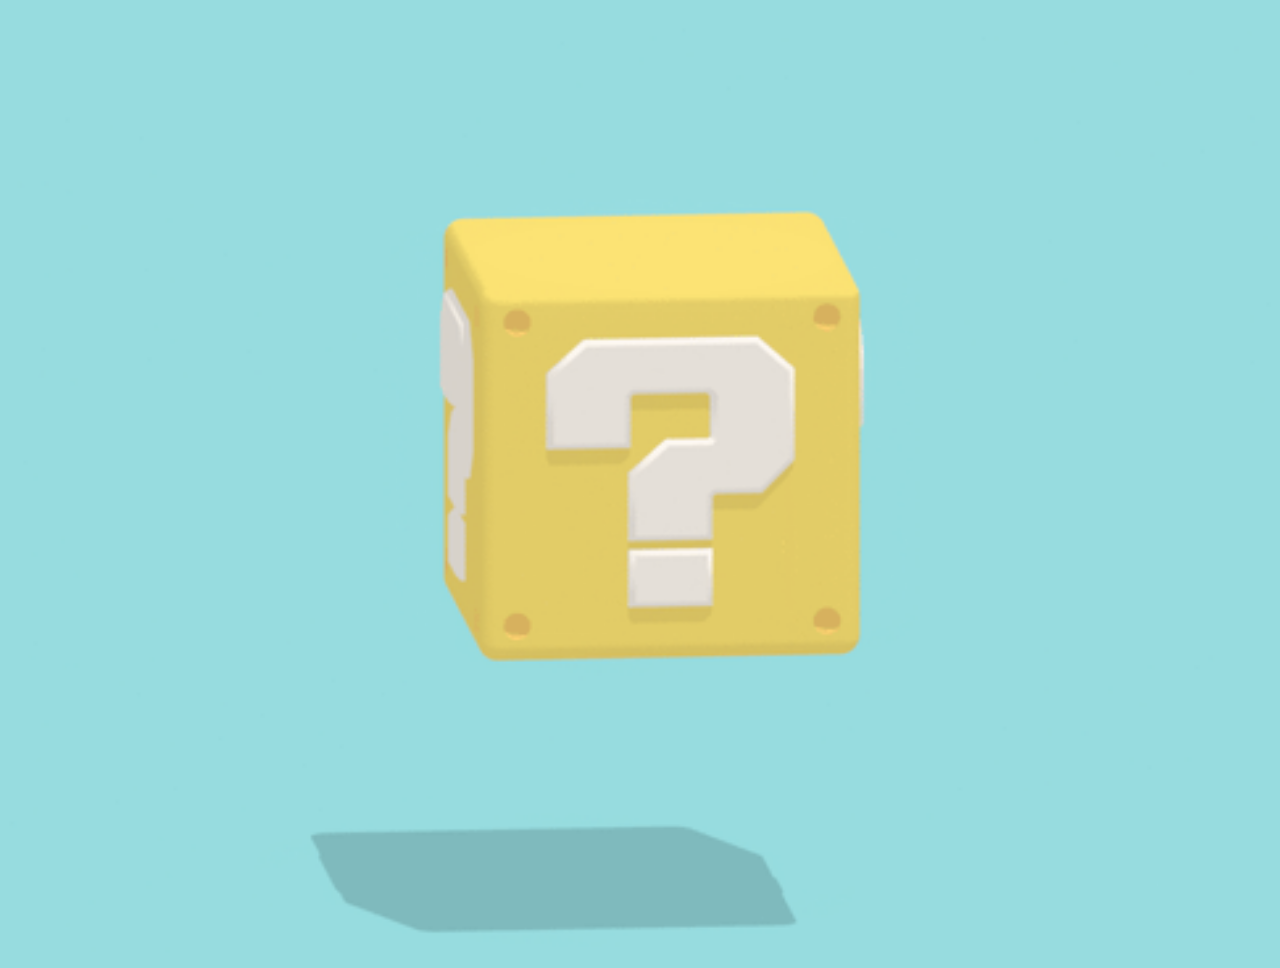
==== index.html @ 5f58c796 "ok" ====
<!DOCTYPE html>
<html lang="es">
<head>
    <title>index</title>
    <meta charset="UTF-8">
    <meta name="viewport" content="width=device-width, initial-scale=1.0">

    <meta name="author" content="TheBridge">
    <meta name="description" content="Plantilla simple HTML5">

    <link rel="stylesheet" href="styles.css">
    <script defer src="scripts.js"></script>
</head>
<body>
  <a href="quiz.html"><img src="secondary.gif" id="bloque" alt="Pincha aquí para entrar en el quiz" title="Pincha aquí para entrar en el quiz"></a>
</body>
</html>
---- styles.css ----
body {
    background-color: rgb(151,220,223);
}

img {
    width: 100%;
    height: 100%;
}
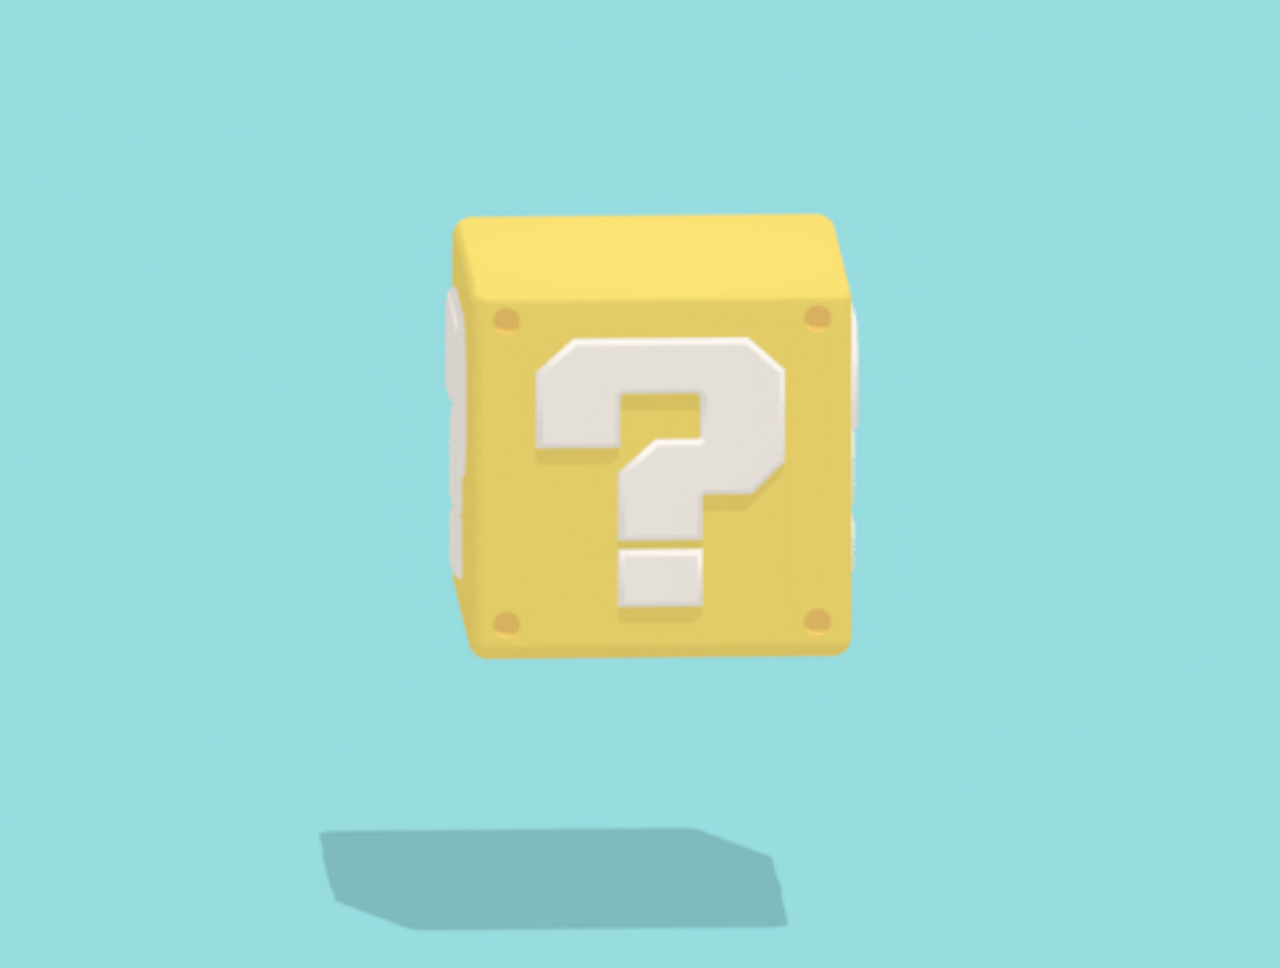
==== commit c182a7da: "probando" ====
--- a/index.html
+++ b/index.html
@@ -1,7 +1,7 @@
 <!DOCTYPE html>
 <html lang="es">
 <head>
-    <title>index</title>
+    <title>index</title><!--probando-->
     <meta charset="UTF-8">
     <meta name="viewport" content="width=device-width, initial-scale=1.0">
 
